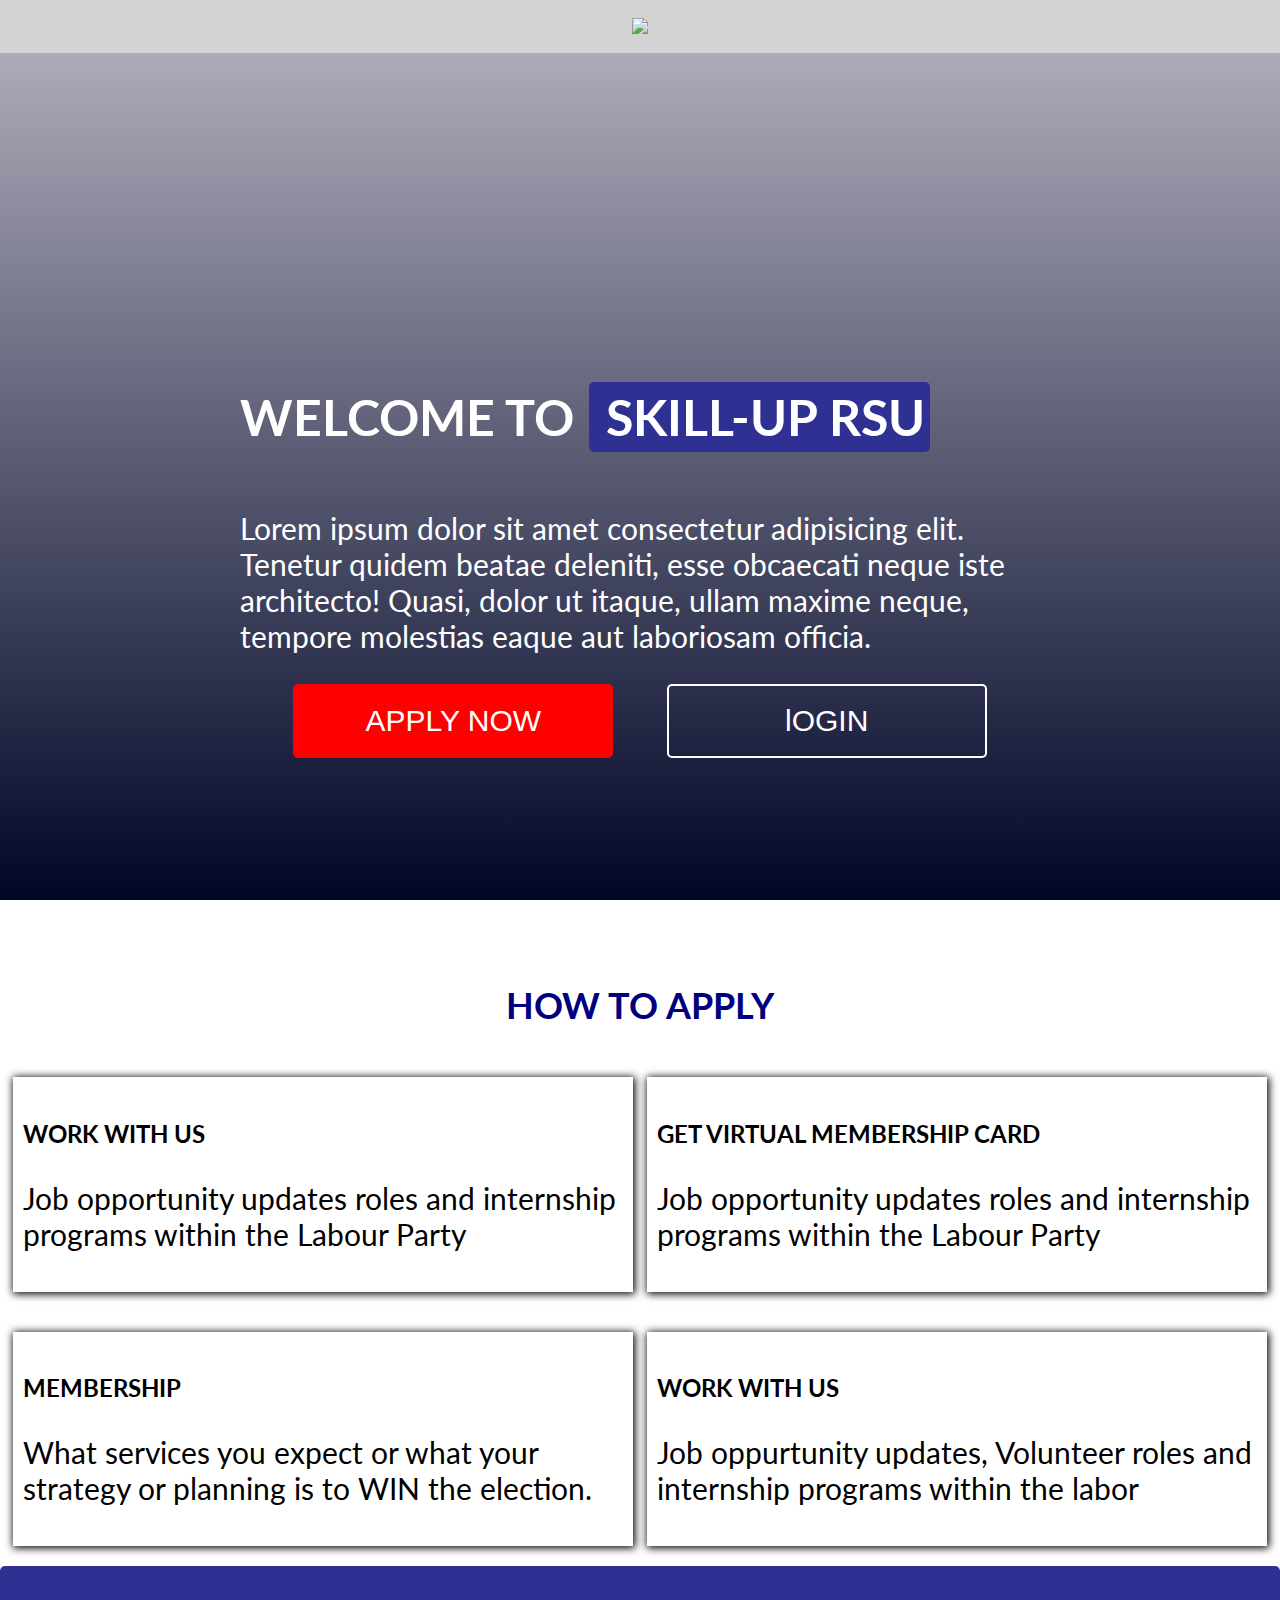
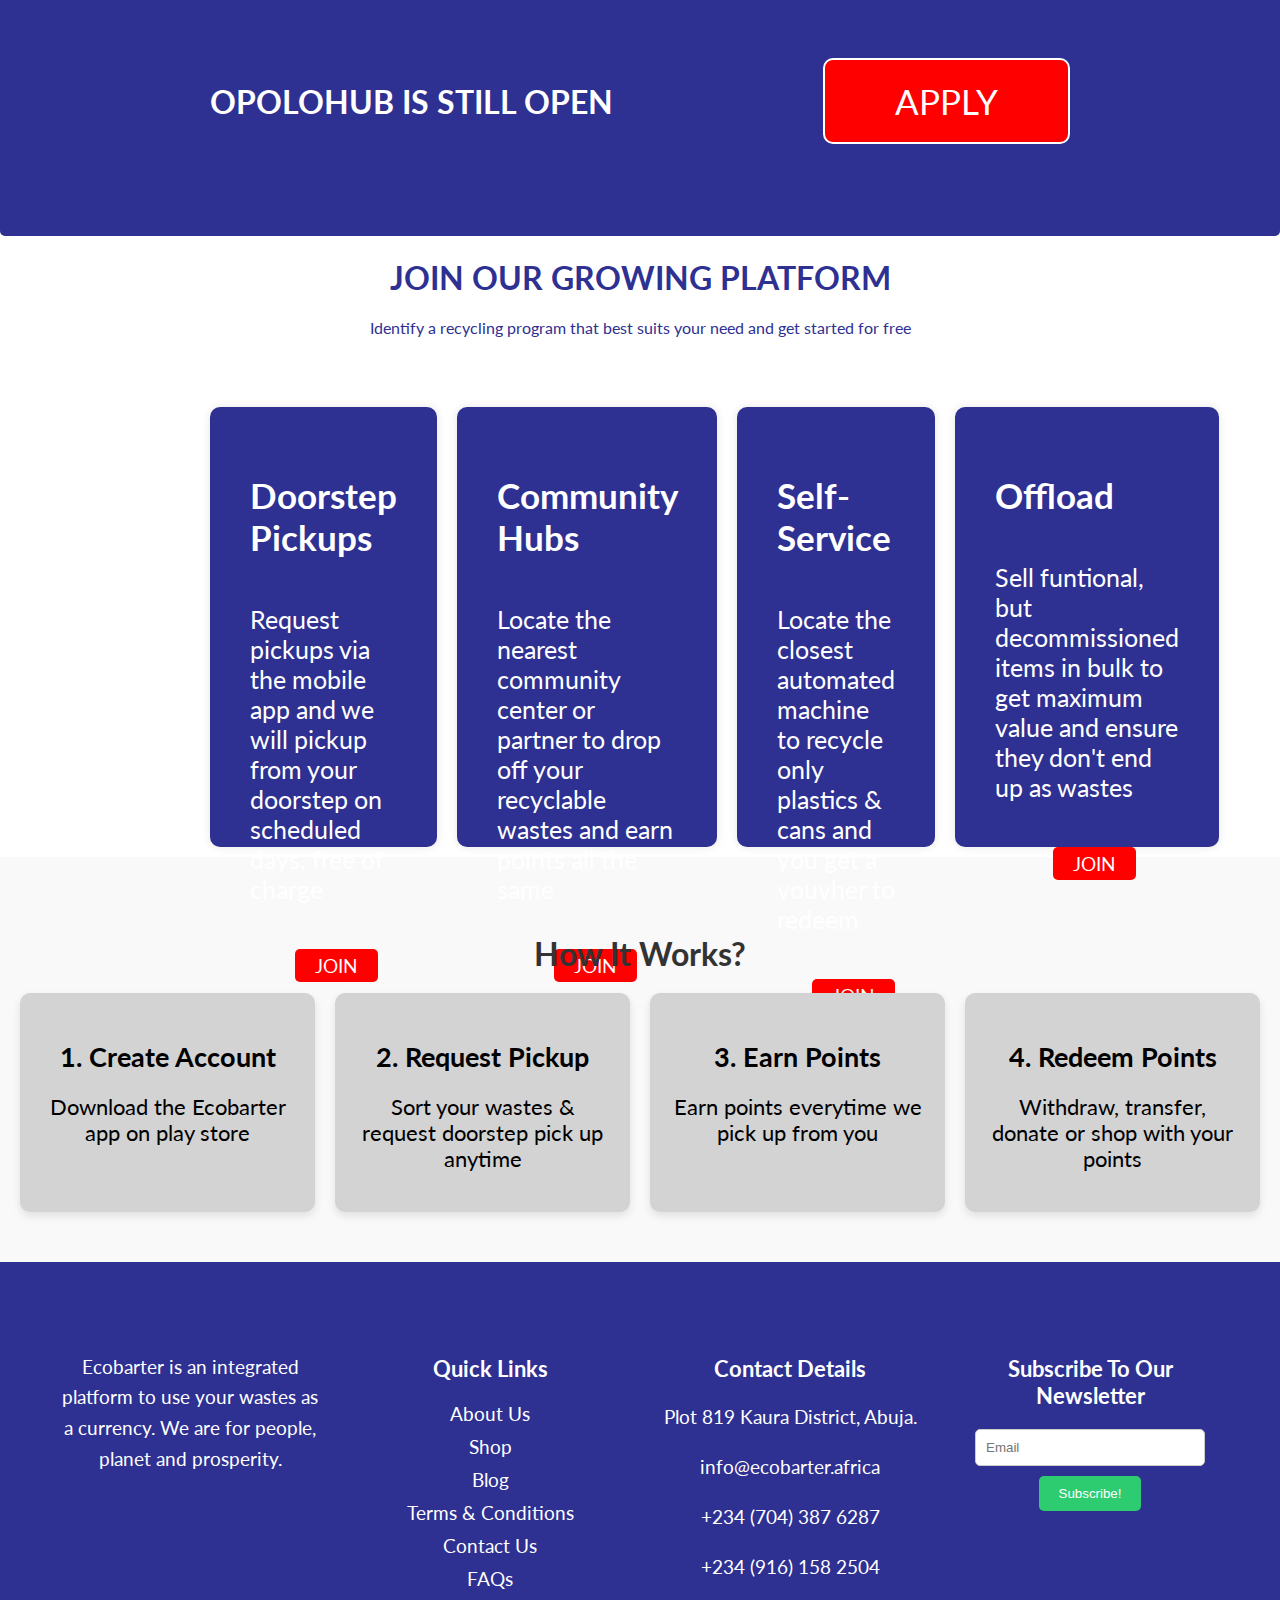
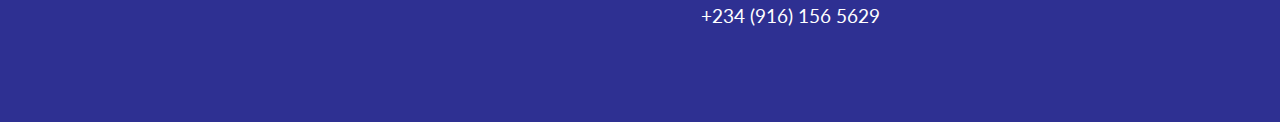
==== index.html @ 04365290 "Update and rename opolo.html to index.html" ====
<!DOCTYPE html>
<html lang="en">
<head>
  <meta charset="UTF-8">
  <meta name="viewport" content="width=device-width, initial-scale=1.0"> <!-- displays site properly based on user's device -->

  <link rel="icon" type="image/png" sizes="32x32" href="./images/favicon-32x32.png">
  <link rel="stylesheet" href="opolo..css">
  <link href="https://fonts.googleapis.com/css2?family=Playwrite+DE+Grund:wght@100..400&family=Press+Start+2P&family=Roboto+Condensed:ital,wght@0,100..900;1,100..900&display=swap" rel="stylesheet">
  <link href="https://fonts.googleapis.com/css2?family=Work+Sans:ital,wght@0,100..900;1,100..900&display=swap" rel="stylesheet">
  <link href="https://fonts.googleapis.com/css2?family=Lato:ital,wght@0,100;0,300;0,400;0,700;0,900;1,100;1,300;1,400;1,700;1,900&family=Work+Sans:ital,wght@0,100..900;1,100..900&display=swap" rel="stylesheet">

  <title>Opolo hub</title>
</head>
<body>
    <!-- <div class="offscreen">
        <ul>
            <li>Skill up RSU</li>
            <li>Programs</li>
            <li>About Us</li>
            <li>Digital Skills</li>
            <li>Events</li>
            <li>How To Join</li>
            <li>Portal Access</li>
        </ul>
    </div> -->
    <div class="nav">
    <div class="navbar">
        <!-- <P>Skill up RSU</P>
        <P>Programs</P>
        <P>About Us</P>
        <P>Digital Skills</P> -->
        <div> <img src="logo(1).png" class="img1"></div>   
        <!-- <P>Events</P>
        <P>How To Join</P>
        <P class="portal">Portal Access</P> -->
        </div>
    </div>
    <!-- <div class="black"><p></p>1</div> -->
    <div class="section2" ata-aos="fade-up">
         <!-- <img src="WhatsApp Image 2024-06-24 at 10.27.38.jpeg" class="img2"> -->
        <div class="section2a">
            <h1>WELCOME TO<span class="up"> SKILL-UP RSU</span></h1>
            <P>Lorem ipsum dolor sit amet consectetur adipisicing elit. Tenetur quidem beatae deleniti,
                 esse obcaecati neque iste architecto! Quasi, dolor ut itaque, ullam maxime neque, tempore molestias eaque aut laboriosam officia.</P>
                 <div class="applynow">
                    <input type="button" value="APPLY NOW" class="apply1">
                    <input type="button" value="lOGIN" id="login"> 
                </div>
        </div>
        </div>
    <div class="section3" ata-aos="fade-up">
        <div class="sec">
            <h2>HOW TO APPLY</h2>
        </div>
        <div class="service1">
            <div class="services" id="service1">
                <h4>WORK WITH US</h4>
                <p>Job opportunity updates roles and internship programs within the Labour Party</p>
            </div>
            <div class="services" id="service2">
                <h4>GET VIRTUAL MEMBERSHIP CARD</h4>
                <p>Job opportunity updates roles and internship programs within the Labour Party</p>
            </div>
        </div>
        <div class="service1">
            <div class="services" id="service3">
                <h4>MEMBERSHIP</h4>
                <p>What services you expect or what your strategy or planning is to WIN the election.</p>
            </div>
            <div class="services" id="service4">
                <h4>WORK WITH US</h4>
                <p>Job oppurtunity updates, Volunteer roles and internship programs within the labor</p>
            </div>
        </div>
    </div>
    <div class="opolo">
        <h1>OPOLOHUB IS STILL OPEN</h1>
        <a href="http://" class="btn ">APPLY</a>
    </div>
     <div class="join">
        <div class="joinheader">
            <h1>JOIN OUR GROWING PLATFORM</h1>
            <P>Identify a recycling program that best suits your need and get started for free</P>
        </div>
        <div class="joina">
            <div class="join1">
                <h4>Doorstep Pickups</h4>
                <p>Request pickups via the mobile app and we will pickup from your doorstep 
                    on scheduled days, free of charge </p>
                    <a href="">JOIN</a>
            </div>
            <div class="join1">
                <h4>Community Hubs</h4>
                <p>Locate the nearest community center or partner to drop off your 
                    recyclable wastes and earn points all the same
                </p>
                <a href="">JOIN</a>
            </div>
            <div class="join1">
                <h4>Self-Service</h4>
                <p>Locate the closest automated machine to recycle only plastics & cans
                    and you get a vouvher to redeem
                </p>
                <a href="">JOIN</a>
            </div>
            <div class="join1">
                <h4>Offload</h4>
                <p>Sell funtional, but decommissioned items in bulk to get maximum value and ensure 
                    they don't end up as wastes
                </p>
                <a href="">JOIN</a>
            </div>
        </div>
     </div>
<section class="how-it-works">
<h2>How It Works?</h2>
<div class="steps-container">
    <div class="step-card">
        <h3>1. Create Account</h3>
        <p>Download the Ecobarter app on play store</p>
        <!-- <img src="download-icon.png" alt="Download Icon"> -->
    </div>
    <div class="step-card">
        <h3>2. Request Pickup</h3>
        <p>Sort your wastes & request doorstep pick up anytime</p>
        <!-- <img src="pickup-icon.png" alt="Pickup Icon"> -->
    </div>
    <div class="step-card">
        <h3>3. Earn Points</h3>
        <p>Earn points everytime we pick up from you</p>
        <!-- <img src="earn-points-icon.png" alt="Earn Points Icon"> -->
    </div>
    <div class="step-card">
        <h3>4. Redeem Points</h3>
        <p>Withdraw, transfer, donate or shop with your points</p>
        <!-- <img src="redeem-points-icon.png" alt="Redeem Points Icon"> -->
    </div>
</div>
</section>
</div>
<footer class="footer">
    <div class="footer-container">
        <div class="footer-section">
            <!-- <img src="ecobarter-logo.png" alt="Ecobarter Logo" class="logo"> -->
            <p>Ecobarter is an integrated platform to use your wastes as a currency. We are for people, planet and prosperity.</p>
        </div>
        <div class="footer-section">
            <h3>Quick Links</h3>
            <ul>
                <li><a href="#">About Us</a></li>
                <li><a href="#">Shop</a></li>
                <li><a href="#">Blog</a></li>
                <li><a href="#">Terms & Conditions</a></li>
                <li><a href="#">Contact Us</a></li>
                <li><a href="#">FAQs</a></li>
            </ul>
        </div>
        <div class="footer-section">
            <h3>Contact Details</h3>
            <p>Plot 819 Kaura District, Abuja.</p>
            <p><a href="mailto:info@ecobarter.africa">info@ecobarter.africa</a></p>
            <p>+234 (704) 387 6287</p>
            <p>+234 (916) 158 2504</p>
            <p>+234 (916) 156 5629</p>
            <div class="social-icons">
                <!-- <a href="#"><img src="facebook-icon.png" alt="Facebook"></a> -->
                <!-- <a href="#"><img src="twitter-icon.png" alt="Twitter"></a> -->
                <!-- <a href="#"><img src="instagram-icon.png" alt="Instagram"></a> -->
                <!-- <a href="#"><img src="linkedin-icon.png" alt="LinkedIn"></a> -->
            </div>
        </div>
        <div class="footer-section">
            <h3>Subscribe To Our Newsletter</h3>
            <form class="subscribe-form">
                <input type="email" placeholder="Email" required>
                <button type="submit">Subscribe!</button>
            </form>
        </div>
    </div>
</footer>
</body>
---- opolo..css ----
body {
    font-family: 'Lato';
    margin: 0%;
    /* background-color: black; */
}
.navbar {
    display: flex;
    justify-content: center;
    font-weight: bold;
    padding-top: 15px;
    padding-bottom: 15px;
    position: sticky;
    background-color: white;
    top: 0;
    z-index: 5;
    font-size: larger;
    background-color: lightgray;
}
.navbar img {
    height:50px;
    /* animation-name: slideleft; */
    /* animation-duration: 3s; */
}
.portal {
    color: red;
}

.apply {
    background-color: red;
    color: white;
    border: none;
    border-radius: 5px;
    font-size: large;

}
.applynow {
    display: flex;
    justify-content: space-evenly;
}
.apply1 {
    width: 40%;
    background: rgba(255, 0, 0, 0);
    font-size: 30px;
    background-color: red;
    color: white;
    border: none;
    border-radius: 5px;
    padding:20px 0px;
    animation-name: slideright; 
    animation-duration: 3s;
    transition: transform 0.3s ease;
}

.apply1:hover {
    transform: translateY(-10px);
}
@keyframes slideleft {
    from{transform: translateX(100px);}
}
@keyframes slideright {
    to{transform: translateX(100px);}
}

#login {
    background: rgba(255, 0, 0, 0);
    color: white;
    border: 2px white solid;
    width: 40%;
    font-size: 30px;
    border-radius: 5px;
    animation-name: slideleft;
    animation-duration: 3s;
    transition: transform 0.3s ease;
}
#login:hover {
    transform: translateY(-10px);
}
/* @keyframes slideleft {
    50% {transform: translateX(180deg)}
} 
@keyframes slideright {
    50% {transform: translateX(180deg)}
}  */
.section2 {
    width: 100%;
    max-width:100%;
    display: flex;
    animation-name: fadein;
    animation-duration: 3s;
    justify-content: center;
    background-image: linear-gradient( to bottom, rgba(12, 2, 48, 0.295), rgb(0, 6, 39)), url(bg.jpeg);
    /* background-image: linear-gradient(red, yellow); */
    background-position: center;
    background-repeat: no-repeat;
    background-size: cover;
    background-attachment: fixed;
    height: 100vh;

  }

  .section2a {
    display: flex;
    flex-direction: column;
    /* position: absolute; */
    margin-top: 300px;
    max-width: 800px;
    animation-name: fade-in;
    animation-duration: 3s;
  }

  @keyframes fadein {
    from{ opacity: 0; }
    to {opacity: 1; }
  }
  .section2a h1 {
    color: white;
    font-weight: bolder;
    font-size: 50px;

  }
  .section2a p {
    color: white;
    font-size: 30px;
  }
  .up {
    background: #2e3092;
    border-radius: 5px;
    margin-left: 15px;
    padding: 5px;
  }

.section3 {
    /* margin-bottom: 100px; */
    background-image:url(download.jpeg);
    background-position: center;
    background-repeat: no-repeat;
    background-size: cover;
    background-attachment: fixed;
    animation-name: fadein;
    animation-duration: 3s;
    animation-direction: normal;
    animation-delay: 3s;
    /* border: 5px solid black; */
}
.sec {
    display: flex;
    justify-content: center;
    font-size: x-large;
    color: rgb(0, 0, 126);
    animation-name: fadein ;
    animation-duration: 3s;
    /* animation-delay: 6s; */
}
.opolo {
    background: #2e3092;
    background-attachment: fixed;
    align-items: center;
    display: flex;
    justify-content: space-evenly;
    color: white;
    border-radius: 5px;
    height: 30vh;
    animation-name: fadein;
    animation-duration: 3s;
    animation-delay: 6s;

}
.btn {
    background-color: red;
    color: white;
    border: 2px white solid;
    font-size: 35px;
    border-radius: 10px;
    padding: 20px 70px;
    text-decoration: none;
    transition: transform 0.3s ease;
}

.btn:hover {
    transform: translateY(-10px);
}

@keyframes fadein {
    from{ opacity: 0; }
    to {opacity: 1; }
  }
.service1 {
    display: flex;
    justify-content: space-evenly;
    
}
.service1 h4 {
    font-weight: bolder;
    font-size: x-large;
}

.service1 p {
    font-size: larger;
    font-size: 30px;
}
.services {
    border-style: solid;
    box-shadow: 1px 1px 8px 1px;
    margin-bottom: 20px;
    /* margin-right: 20px; */
    margin-top: 20px;
    border: none;
    max-width: 600px;
    padding: 10px;
    animation-name: rotate;
    animation-duration: 3s;
    animation-delay: 4s;
    transition: transform 0.3s ease;
}

.services:hover {
    transform: translateY(-10px);
}

@keyframes rotate {
    50%{transform: rotateX('360deg')}
}
@keyframes fadein {
    from{ opacity: 0; }
    to {opacity: 1; }
  }

.join {
    background-image: url(download.jpeg);
    background-position: center;
    background-repeat: no-repeat;
    background-size: cover;
    background-attachment: fixed;
}
.joinheader {
    text-align: center;
    color: #2e3092;
}

.joina {
    display: flex;
    justify-content: space-evenly;
    margin-top: 60px;
    margin-left: 200px;
    margin-right: 200px;
}

.join1 {
    background-position: center;
    background-repeat: no-repeat;
    background-size: cover;
    background-attachment: fixed;
    background: #2e3092;
    border-radius: 10px;
    padding: 20px;
    width: 30%;
    height: 400px;
    margin: 10px;
    box-shadow: 0 0 10px rgba(0, 0, 0, 0.1);
    text-align: left;
    transition: transform 0.3s ease;
}

.join1:hover {
    transform: translateY(-10px);
}

@keyframes grow {
    50%{transform:scaleX(180deg);}
}
.join1 h4{
    padding-left: 20px;
    padding-right: 20px;
    font-size: 35px;
    color: white;
}

.join1 p {
    padding-left: 20px;
    padding-right: 20px;
    font-size: 25px;
    margin-bottom: 50px;
    color: white;
}
.join1 a{
    width: 100%;
    background-color: red;
    border-radius: 5px;
    padding-left: 20px;
    padding-right: 20px;
    padding-top: 5px;
    padding-bottom: 5px;
    text-decoration: none;
    color: white;
    font-size: larger;
    margin-left: 35%;
}

.how-it-works {
    text-align: center;
    padding: 50px 20px;
    background-color: #f9f9f9;
    background-image: url(download.jpeg);
    background-position: center;
    background-repeat: no-repeat;
    background-size: cover;
    background-attachment: fixed;
}

.how-it-works h2 {
    font-size: 2em;
    color: #333;
    margin-bottom: 20px;
}

.steps-container {
    display: flex;
    justify-content: center;
    flex-wrap: wrap;
    gap: 20px;
}

.step-card {
    background-color: lightgray; /* Light green background */
    border-radius: 10px;
    padding: 20px;
    box-shadow: 0px ,0px, 1px, 2px;
    font-size: large;
    flex: 1;
    min-width: 200px;
    max-width: 300px;
    box-shadow: 0 4px 8px rgba(0, 0, 0, 0.1);
    transition: transform 0.3s ease;
}

.step-card:nth-child(2) {
    background-color: lightgray;
}

.step-card:nth-child(3) {
    background-color: lightgray;
}

.step-card:nth-child(4) {
    background-color: lightgray;
}

.step-card:hover {
    transform: translateY(-10px);
}

.step-card h3 {
    font-size: 1.5em;
    color: black;
    margin-bottom: 10px;
}

.step-card p {
    color: black;
    margin-bottom: 20px;
    font-size: larger;
}

.step-card img {
    width: 40px;
    height: 40px;
}


.footer {
    background-color: #2e3092;
    padding: 50px 0;
    text-align: center;
    font-size: larger;
}

.footer-container {
    display: flex;
    justify-content: space-around;
    flex-wrap: wrap;
    max-width: 1200px;
    margin: 0 auto;
}

.footer-section {
    flex: 1;
    margin: 20px;
    min-width: 250px;
}

.footer-section img.logo {
    max-width: 150px;
    margin-bottom: 20px;
}

.footer-section h3 {
    color: white;
    margin-bottom: 20px;
}

.footer-section p {
    color: white;
    line-height: 1.6;
}

.footer-section a {
    color: white;
    text-decoration: none;
}

.footer-section a:hover {
    text-decoration: underline;
}

.footer-section ul {
    list-style: none;
    padding: 0;
}

.footer-section ul li {
    margin-bottom: 10px;
}

.footer-section .social-icons {
    margin-top: 20px;
}

.footer-section .social-icons a {
    margin: 0 5px;
}

.footer-section .subscribe-form {
    display: flex;
    flex-direction: column;
    align-items: center;
}

.footer-section .subscribe-form input[type="email"] {
    padding: 10px;
    width: 80%;
    max-width: 300px;
    margin-bottom: 10px;
    border: 1px solid #ccc;
    border-radius: 5px;
}

.footer-section .subscribe-form button {
    background-color: #2ecc71;
    color: #fff;
    padding: 10px 20px;
    border: none;
    border-radius: 5px;
    cursor: pointer;
}

.footer-section .subscribe-form button:hover {
    background-color: #27ae60;
}

@media (max-width:1024px) {
    .navbar p {
        font-size: medium;
        justify-content: space-evenly;
    }
}

@media (max-width: 950px) {
    .section2a {
        text-align: center;
    }
    .service1 {
        flex-direction: column;
        align-items: center;
    }
    .services {
        max-width: 80%;
        text-align: center;
    }
    .services h4 {
        color: #2e3092;
    }
    .opolo input {
        width: 20%;
    }
    .joina {
        flex-direction: column;
        justify-content: space-evenly;
        margin-top: 60px;
        margin-left: 250px;
    }
    
    .join1 {
        border-radius: 10px;
        padding: 20px;
        width: 300px;
        height: 400px;
    }
}

@media (max-width:400px) {
    .navbar {
        display: flex;
        /* justify-content: center; */
        position: relative;
        width: 50%;
        height:40px;
        margin-left: 80px;
        background: none;
    }
    .nav {
        display: flex;
        justify-content: center;
    }
    .img1 {
        max-width: 70%;
        height: 10px;
    }
    .img2 {
        height: 100vh;
        object-fit: cover;
    }
    .black {
        height: 100vh;
        width: 100%;
    }
    .applynow {
        height: 20%;
    }
    .apply1 {
        font-size: small;
        width: 30%;
    }
    #login {
        font-size: small;
        width: 30%;
    }
    .last {
        display: flex;
        flex-direction:column;
        padding-left: 20px;
        padding-right: 20px;
    }
    .form {
        width: 350px;
    }
    .signup {
        width: 350px;
    }
    .radio {
        display: flex;
        flex-direction: column;
    }

    .section2a h1 {
        color: white;
        font-size: 30px;
        font-weight: bold;
        text-align: center;
        font-family: Playwrite Nigeria Modern;
    }
    .section2a p {
        color: white;
        font-size: 20px;
        text-align: center;
    }
    .section2 {
        display: flex;
        flex-direction: column;
        overflow: hidden;
    }
    .section2a {
        margin-top: 50px;
        animation-name: none;
        animation-duration: none;
        animation-delay: none;
    }
    .service1 {
        display: flex;
        flex-direction: column;
        margin-left: 20px;
        margin-right: 20px;
    }
    .services h4 {
        color: #2e3092;
        text-align: center;
    }
    .services p {
        text-align: center;
    }
    .opolo {
        /* width: 100%; */
        margin-left: 0%;
        margin-right: 0%;
        flex-direction: column;
        padding-bottom: 5px;
    }
    .opolo h1 {
        font-size: 20px;
        animation: none;
    }
    .opolo input {
        width: 60px;
    }
    .up {
        padding: 0;
    }
    .joina {
        justify-content: space-evenly;
        display: block;
        width: 900px;
        margin-top: 60px;
        margin-right: 0px;
        margin-left: 20px;
    }
    .join1 h4{
        padding-left: 20px;
        padding-right: 20px;
        font-size: 35px;
        color: white;
    }
    
    .join1 p {
        padding-left: 20px;
        padding-right: 20px;
        font-size: 25px;
        margin-bottom: 50px;
        color: white;
    }
}
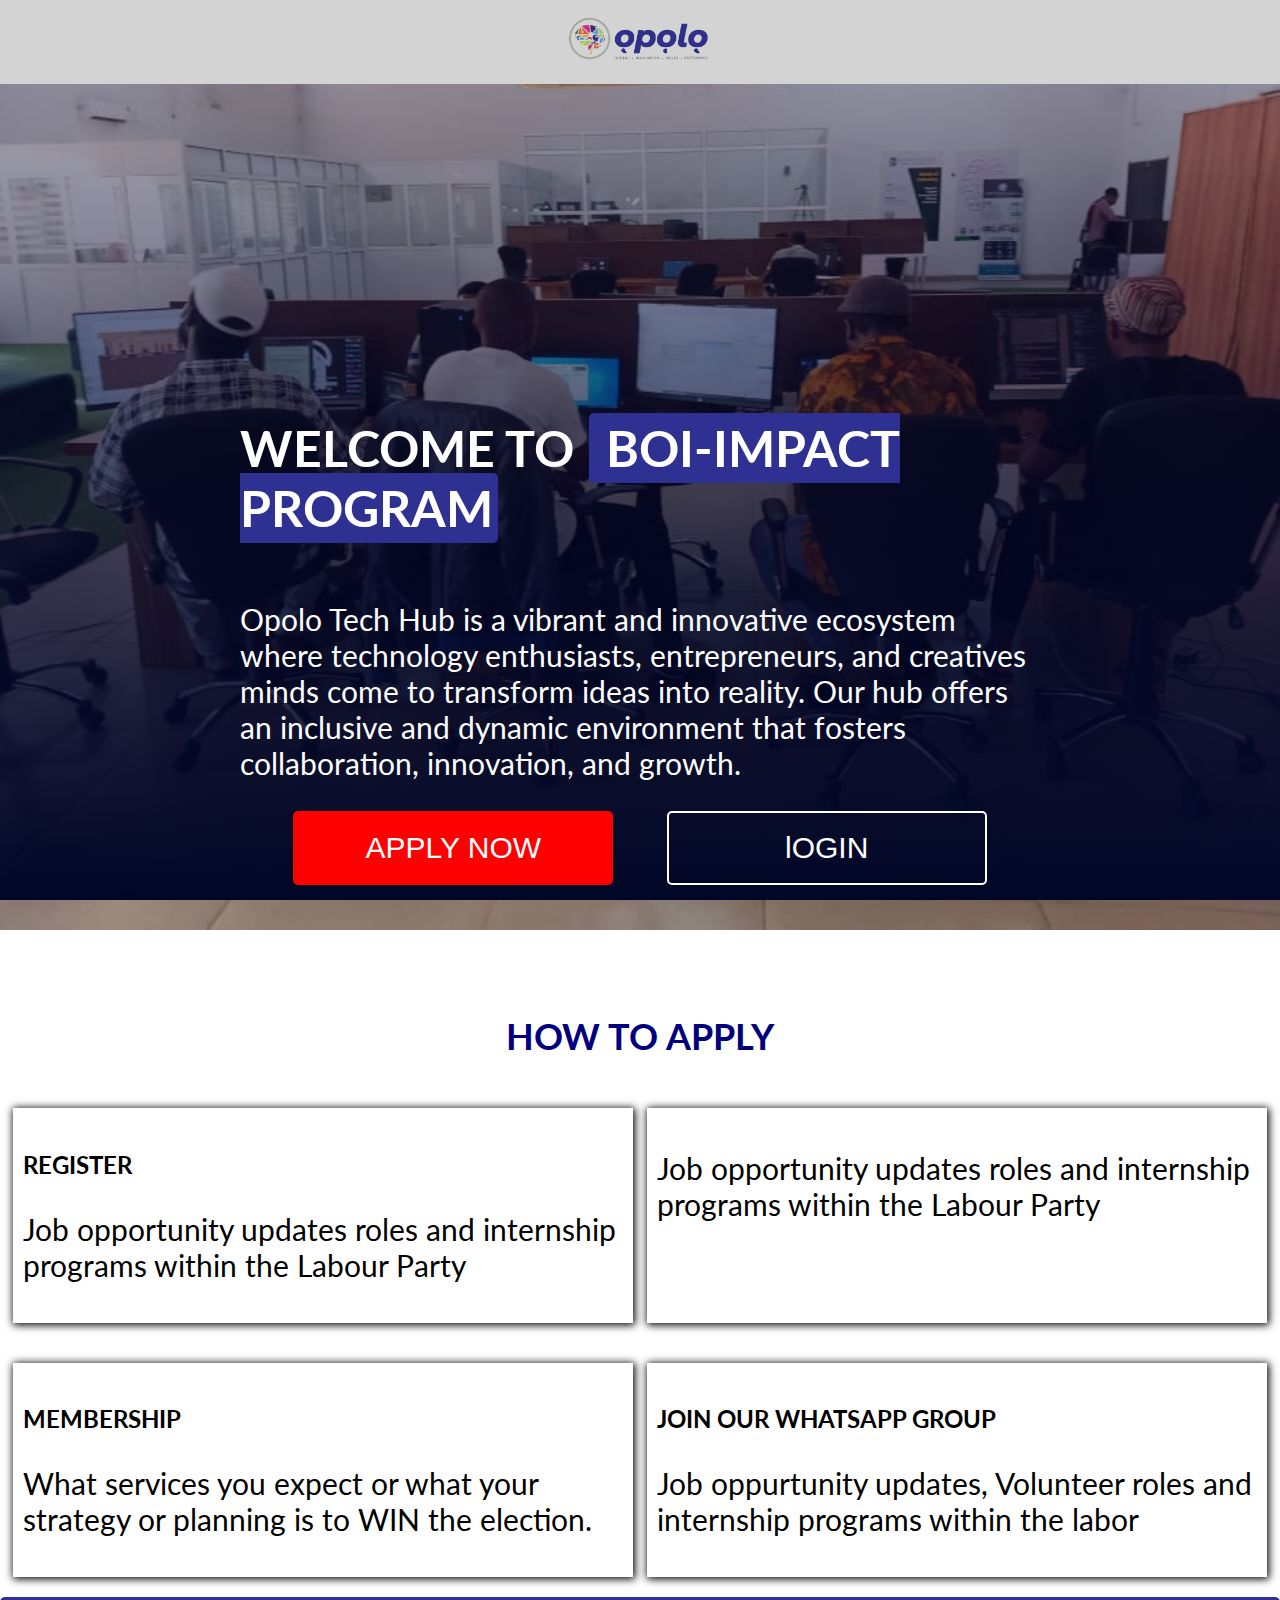
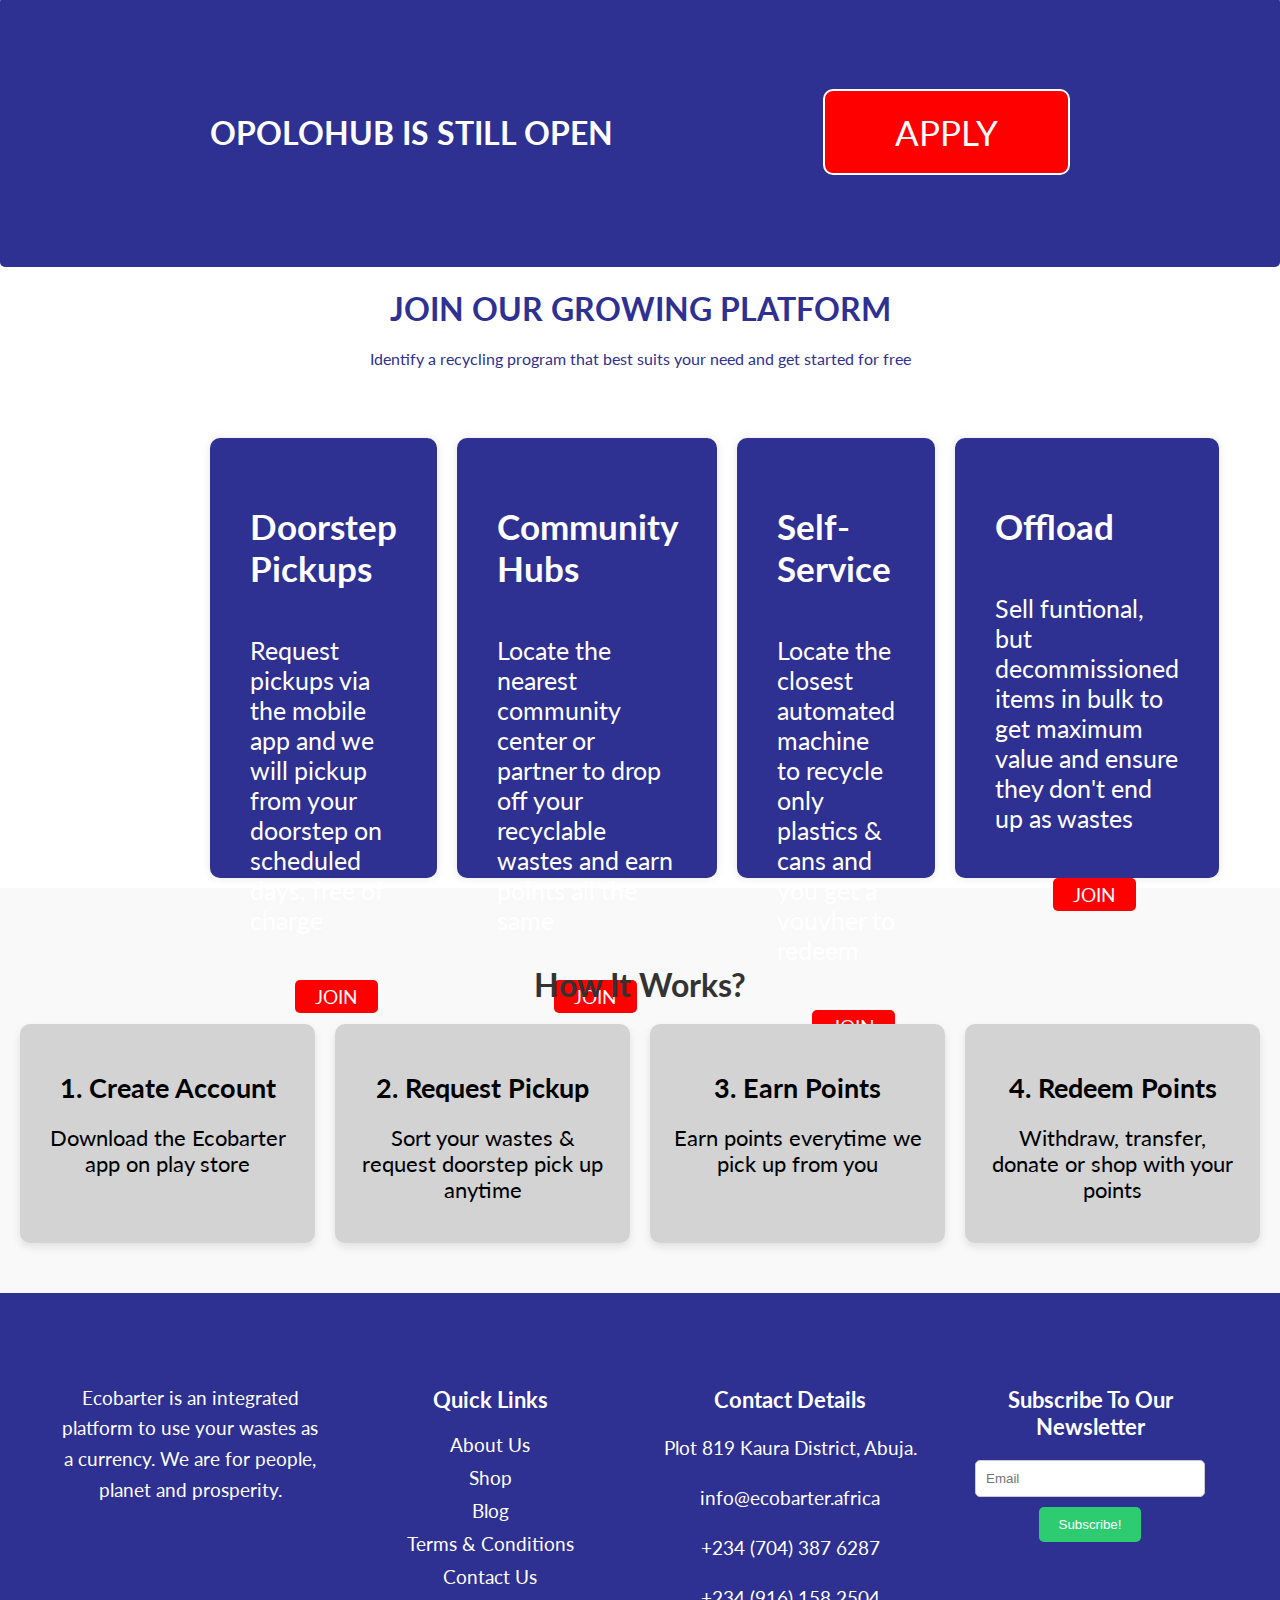
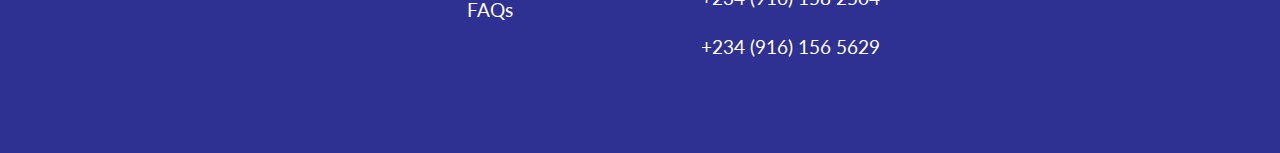
==== commit dda41daf: "Add files via upload" ====
--- a/index.html
+++ b/index.html
@@ -13,36 +13,18 @@
   <title>Opolo hub</title>
 </head>
 <body>
-    <!-- <div class="offscreen">
-        <ul>
-            <li>Skill up RSU</li>
-            <li>Programs</li>
-            <li>About Us</li>
-            <li>Digital Skills</li>
-            <li>Events</li>
-            <li>How To Join</li>
-            <li>Portal Access</li>
-        </ul>
-    </div> -->
     <div class="nav">
     <div class="navbar">
-        <!-- <P>Skill up RSU</P>
-        <P>Programs</P>
-        <P>About Us</P>
-        <P>Digital Skills</P> -->
         <div> <img src="logo(1).png" class="img1"></div>   
-        <!-- <P>Events</P>
-        <P>How To Join</P>
-        <P class="portal">Portal Access</P> -->
         </div>
     </div>
-    <!-- <div class="black"><p></p>1</div> -->
     <div class="section2" ata-aos="fade-up">
          <!-- <img src="WhatsApp Image 2024-06-24 at 10.27.38.jpeg" class="img2"> -->
         <div class="section2a">
-            <h1>WELCOME TO<span class="up"> SKILL-UP RSU</span></h1>
-            <P>Lorem ipsum dolor sit amet consectetur adipisicing elit. Tenetur quidem beatae deleniti,
-                 esse obcaecati neque iste architecto! Quasi, dolor ut itaque, ullam maxime neque, tempore molestias eaque aut laboriosam officia.</P>
+            <h1>WELCOME TO<span class="up"> BOI-IMPACT PROGRAM</span></h1>
+            <P>Opolo Tech Hub is a vibrant and innovative ecosystem where technology enthusiasts, entrepreneurs, 
+                and creatives minds come to transform ideas into reality. Our hub offers
+                 an inclusive and dynamic environment that fosters collaboration, innovation, and growth.</P>
                  <div class="applynow">
                     <input type="button" value="APPLY NOW" class="apply1">
                     <input type="button" value="lOGIN" id="login"> 
@@ -55,11 +37,11 @@
         </div>
         <div class="service1">
             <div class="services" id="service1">
-                <h4>WORK WITH US</h4>
+                <h4>REGISTER</h4>
                 <p>Job opportunity updates roles and internship programs within the Labour Party</p>
             </div>
             <div class="services" id="service2">
-                <h4>GET VIRTUAL MEMBERSHIP CARD</h4>
+                <h4></h4>
                 <p>Job opportunity updates roles and internship programs within the Labour Party</p>
             </div>
         </div>
@@ -69,11 +51,12 @@
                 <p>What services you expect or what your strategy or planning is to WIN the election.</p>
             </div>
             <div class="services" id="service4">
-                <h4>WORK WITH US</h4>
+                <h4>JOIN OUR WHATSAPP GROUP</h4>
                 <p>Job oppurtunity updates, Volunteer roles and internship programs within the labor</p>
             </div>
         </div>
     </div>
+
     <div class="opolo">
         <h1>OPOLOHUB IS STILL OPEN</h1>
         <a href="http://" class="btn ">APPLY</a>
--- a/opolo..css
+++ b/opolo..css
@@ -76,12 +76,7 @@
 #login:hover {
     transform: translateY(-10px);
 }
-/* @keyframes slideleft {
-    50% {transform: translateX(180deg)}
-} 
-@keyframes slideright {
-    50% {transform: translateX(180deg)}
-}  */
+
 .section2 {
     width: 100%;
     max-width:100%;
@@ -90,7 +85,6 @@
     animation-duration: 3s;
     justify-content: center;
     background-image: linear-gradient( to bottom, rgba(12, 2, 48, 0.295), rgb(0, 6, 39)), url(bg.jpeg);
-    /* background-image: linear-gradient(red, yellow); */
     background-position: center;
     background-repeat: no-repeat;
     background-size: cover;
@@ -102,7 +96,6 @@
   .section2a {
     display: flex;
     flex-direction: column;
-    /* position: absolute; */
     margin-top: 300px;
     max-width: 800px;
     animation-name: fade-in;
@@ -131,7 +124,6 @@
   }
 
 .section3 {
-    /* margin-bottom: 100px; */
     background-image:url(download.jpeg);
     background-position: center;
     background-repeat: no-repeat;
@@ -141,7 +133,6 @@
     animation-duration: 3s;
     animation-direction: normal;
     animation-delay: 3s;
-    /* border: 5px solid black; */
 }
 .sec {
     display: flex;
@@ -203,7 +194,6 @@
     border-style: solid;
     box-shadow: 1px 1px 8px 1px;
     margin-bottom: 20px;
-    /* margin-right: 20px; */
     margin-top: 20px;
     border: none;
     max-width: 600px;
@@ -458,14 +448,9 @@
     background-color: #27ae60;
 }
 
-@media (max-width:1024px) {
-    .navbar p {
-        font-size: medium;
-        justify-content: space-evenly;
-    }
-}
-
-@media (max-width: 950px) {
+
+
+@media(max-width:950px) {
     .section2a {
         text-align: center;
     }
@@ -487,14 +472,24 @@
         flex-direction: column;
         justify-content: space-evenly;
         margin-top: 60px;
-        margin-left: 250px;
+        margin-left:140px;
+
     }
     
     .join1 {
         border-radius: 10px;
         padding: 20px;
-        width: 300px;
+        width: 100%;
         height: 400px;
+    }
+    .join1 h4 {
+        text-align: center;
+    }
+    .join1 p {
+        text-align: center;
+    }
+    .join1 a {
+        margin-left: 43%;
     }
 }
 
@@ -505,7 +500,7 @@
         position: relative;
         width: 50%;
         height:40px;
-        margin-left: 80px;
+        margin-left:50px;
         background: none;
     }
     .nav {
@@ -608,10 +603,10 @@
     .joina {
         justify-content: space-evenly;
         display: block;
-        width: 900px;
+        width: 300px;
         margin-top: 60px;
         margin-right: 0px;
-        margin-left: 20px;
+        margin-left: 17px;
     }
     .join1 h4{
         padding-left: 20px;
@@ -627,4 +622,41 @@
         margin-bottom: 50px;
         color: white;
     }
-}
+    .join1 a {
+        margin-left: 35%;
+
+    }
+}
+
+ @media (min-width:1024px) and (max-width:1250px) {
+    .section2a {
+        text-align: center;
+    }
+    .service1 {
+        align-items: center;
+    }
+    .services {
+        max-width: 80%;
+        text-align: center;
+        margin-right: 100px;
+        margin-left: 100px;
+    }
+    .services h4 {
+        color: #2e3092;
+    }
+    .opolo input {
+        width: 20%;
+    }
+    .joina {
+        justify-content: space-evenly;
+        margin-top: 60px;
+        margin-left: 125px;
+    }
+    
+    .join1 {
+        border-radius: 10px;
+        padding: 20px;
+        width: 300px;
+        height: 400px;
+    }
+} 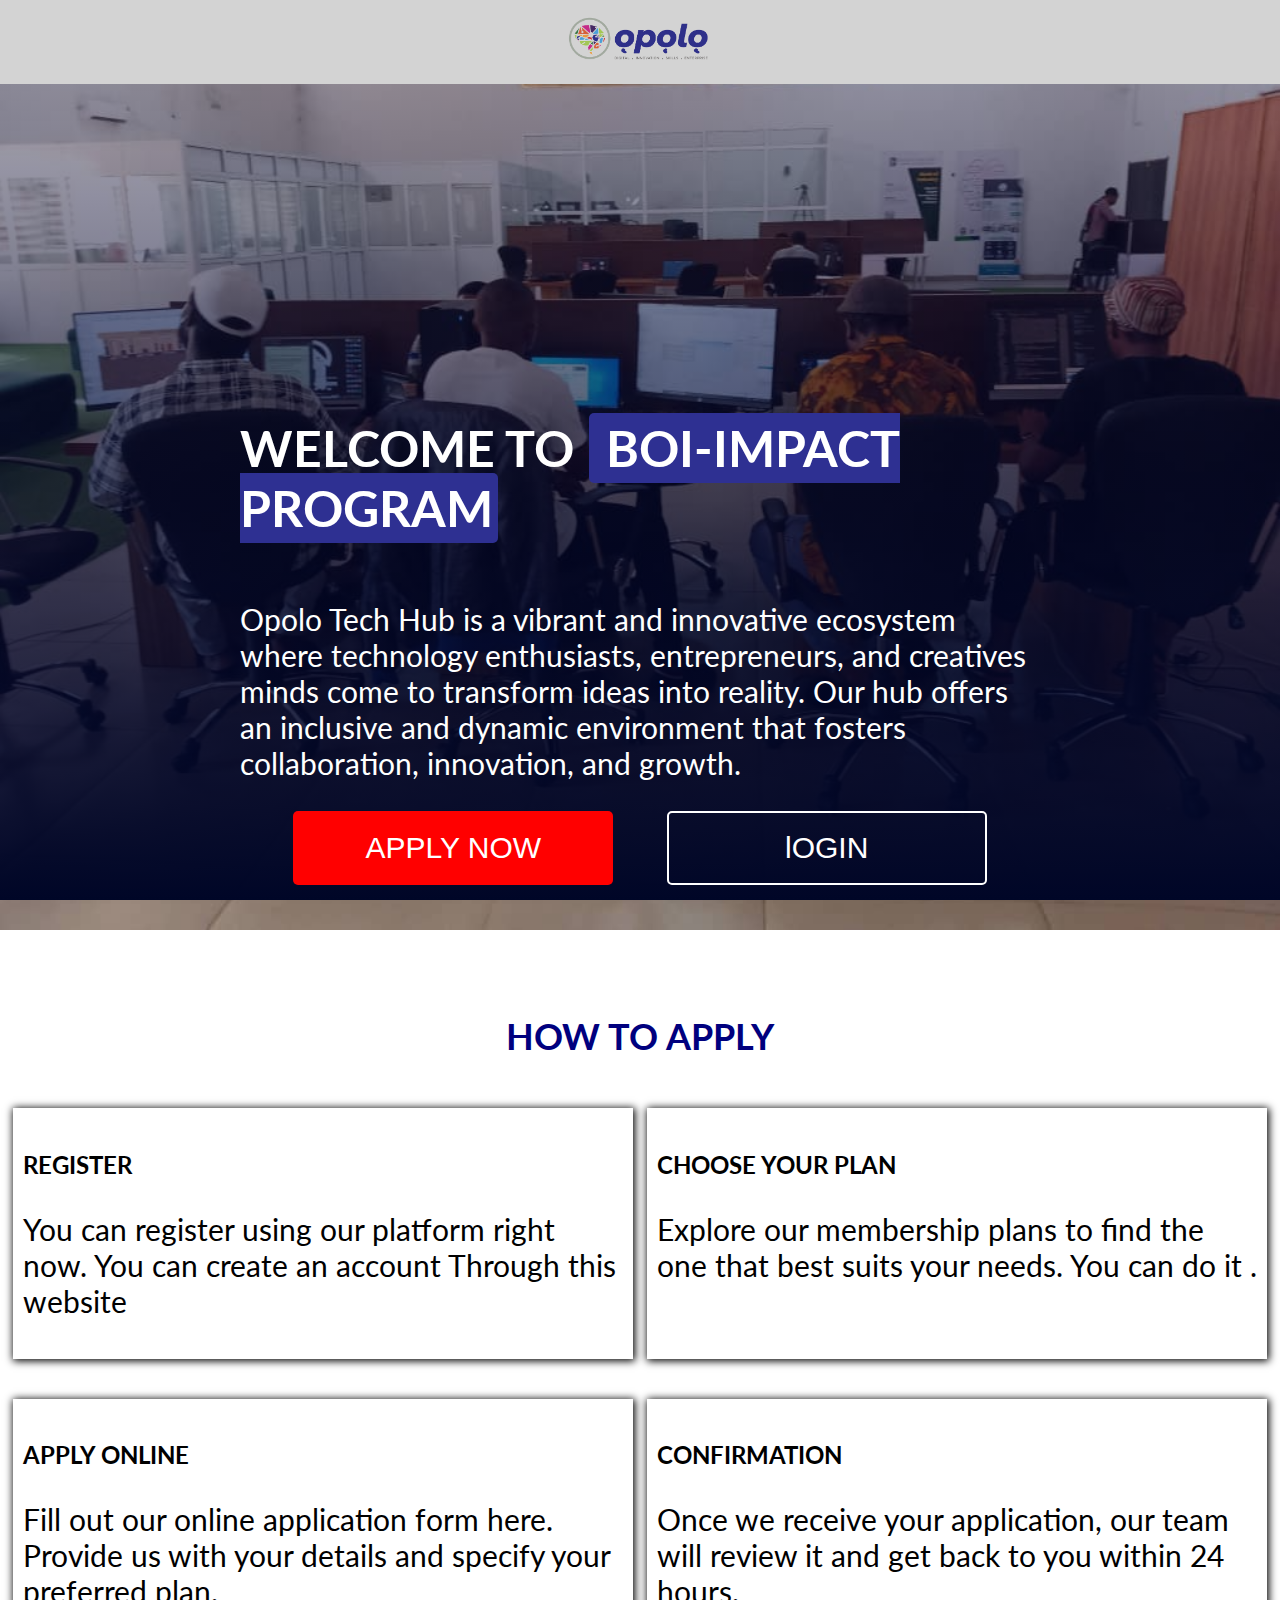
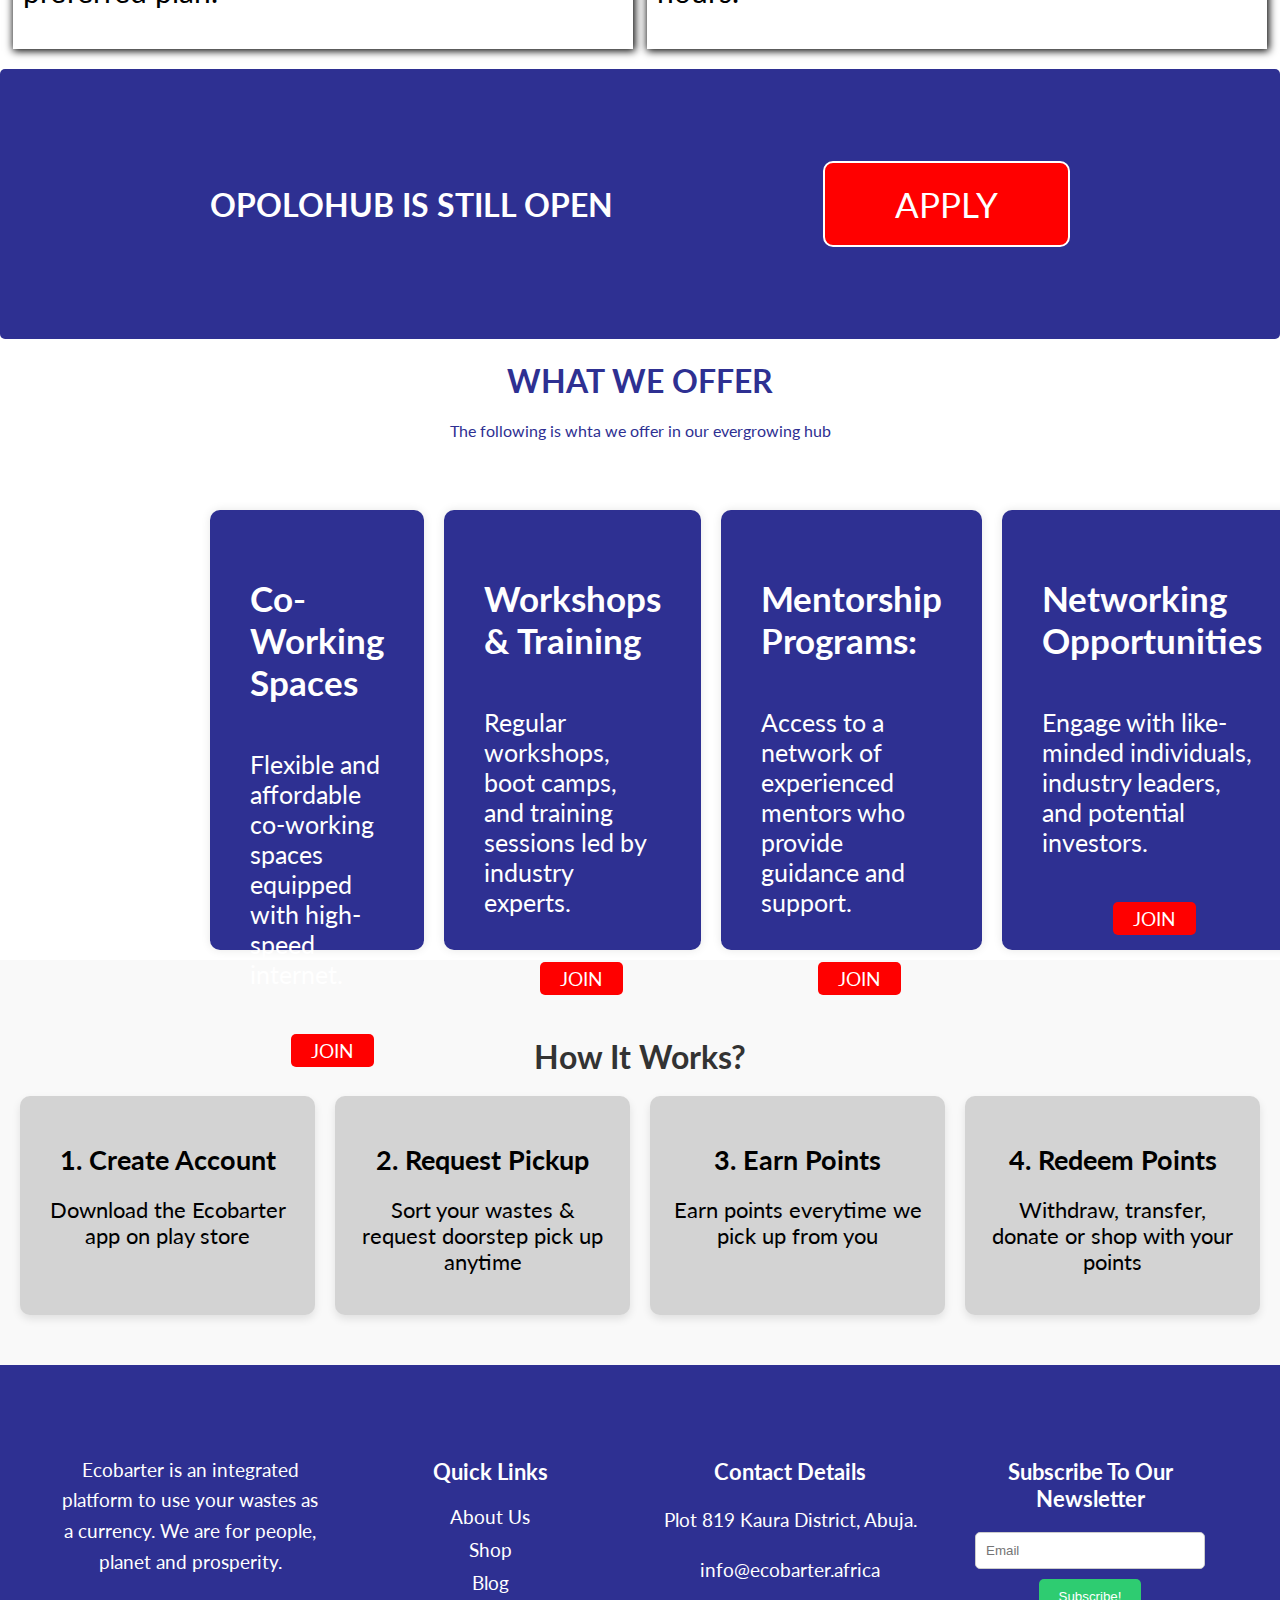
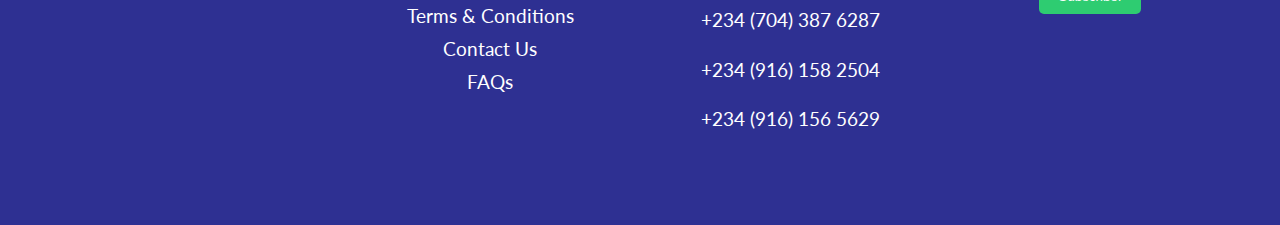
==== commit 611b8ddd: "Add files via upload" ====
--- a/index.html
+++ b/index.html
@@ -38,21 +38,26 @@
         <div class="service1">
             <div class="services" id="service1">
                 <h4>REGISTER</h4>
-                <p>Job opportunity updates roles and internship programs within the Labour Party</p>
+                <p>You can register using our platform right now. You can create an account                     Through this website</p>
             </div>
             <div class="services" id="service2">
-                <h4></h4>
-                <p>Job opportunity updates roles and internship programs within the Labour Party</p>
+                <h4>CHOOSE YOUR PLAN</h4>
+                <p>Explore our membership plans to find the one that best suits your needs. You can do it  .
+                    </p>
             </div>
         </div>
         <div class="service1">
             <div class="services" id="service3">
-                <h4>MEMBERSHIP</h4>
-                <p>What services you expect or what your strategy or planning is to WIN the election.</p>
+                <h4>APPLY ONLINE</h4>
+                <p>Fill out our online application form here. 
+                    Provide us with your details and specify your preferred plan.
+                </p>
             </div>
             <div class="services" id="service4">
-                <h4>JOIN OUR WHATSAPP GROUP</h4>
-                <p>Job oppurtunity updates, Volunteer roles and internship programs within the labor</p>
+                <h4>CONFIRMATION</h4>
+                <p>Once we receive your application, our team will review it and get
+                     back to you within 24 hours. 
+                   </p>
             </div>
         </div>
     </div>
@@ -63,34 +68,35 @@
     </div>
      <div class="join">
         <div class="joinheader">
-            <h1>JOIN OUR GROWING PLATFORM</h1>
-            <P>Identify a recycling program that best suits your need and get started for free</P>
+            <h1>WHAT WE OFFER</h1>
+            <P>The following is whta we offer in our evergrowing hub</P>
         </div>
         <div class="joina">
             <div class="join1">
-                <h4>Doorstep Pickups</h4>
-                <p>Request pickups via the mobile app and we will pickup from your doorstep 
-                    on scheduled days, free of charge </p>
+                <h4>Co-Working Spaces</h4>
+                <p> Flexible and affordable co-working spaces equipped
+                     with high-speed internet.
+                     </p>
                     <a href="">JOIN</a>
             </div>
             <div class="join1">
-                <h4>Community Hubs</h4>
-                <p>Locate the nearest community center or partner to drop off your 
-                    recyclable wastes and earn points all the same
+                <h4>Workshops & Training</h4>
+                <p>Regular workshops, boot camps, and training sessions 
+                    led by industry experts.
                 </p>
                 <a href="">JOIN</a>
             </div>
             <div class="join1">
-                <h4>Self-Service</h4>
-                <p>Locate the closest automated machine to recycle only plastics & cans
-                    and you get a vouvher to redeem
+                <h4>Mentorship Programs:</h4>
+                <p>Access to a network of experienced mentors who provide guidance and 
+                    support.
                 </p>
                 <a href="">JOIN</a>
             </div>
             <div class="join1">
-                <h4>Offload</h4>
-                <p>Sell funtional, but decommissioned items in bulk to get maximum value and ensure 
-                    they don't end up as wastes
+                <h4>Networking Opportunities</h4>
+                <p>Engage with like-minded individuals, industry leaders, and 
+                    potential investors.
                 </p>
                 <a href="">JOIN</a>
             </div>
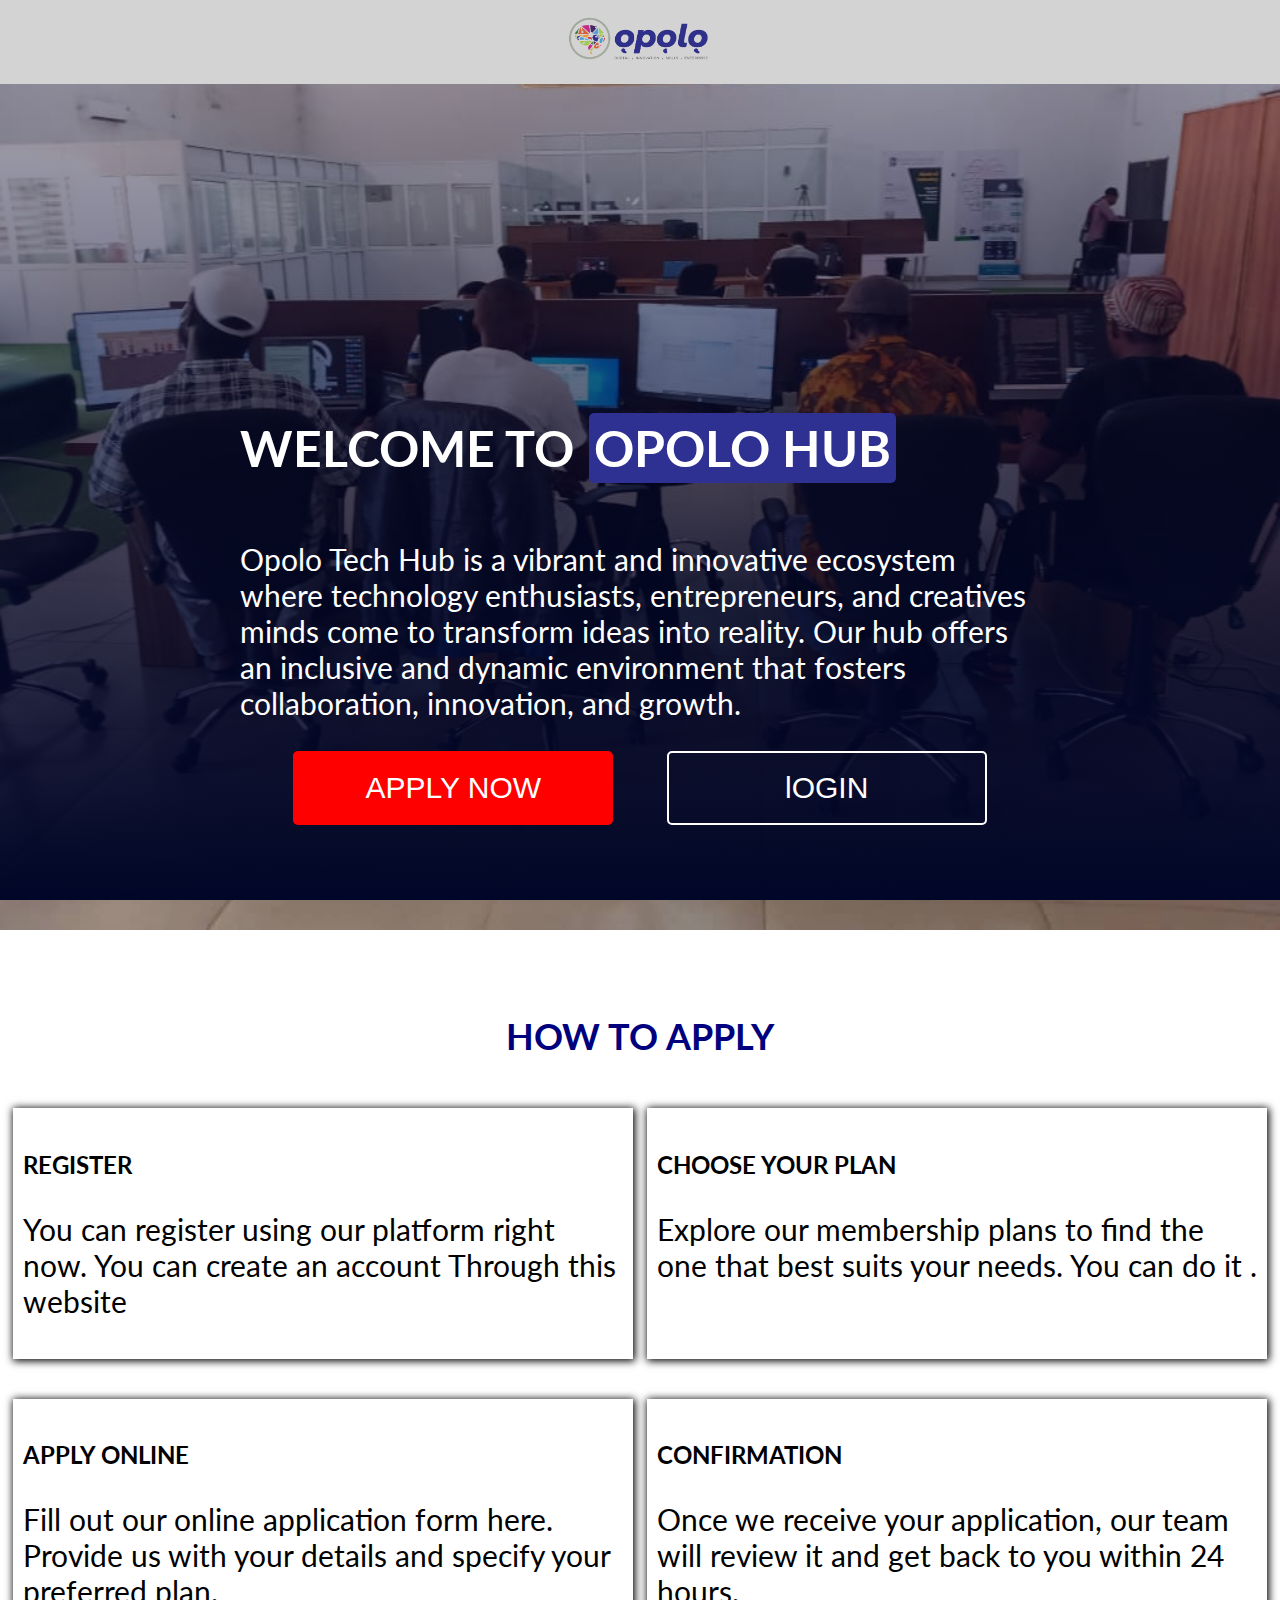
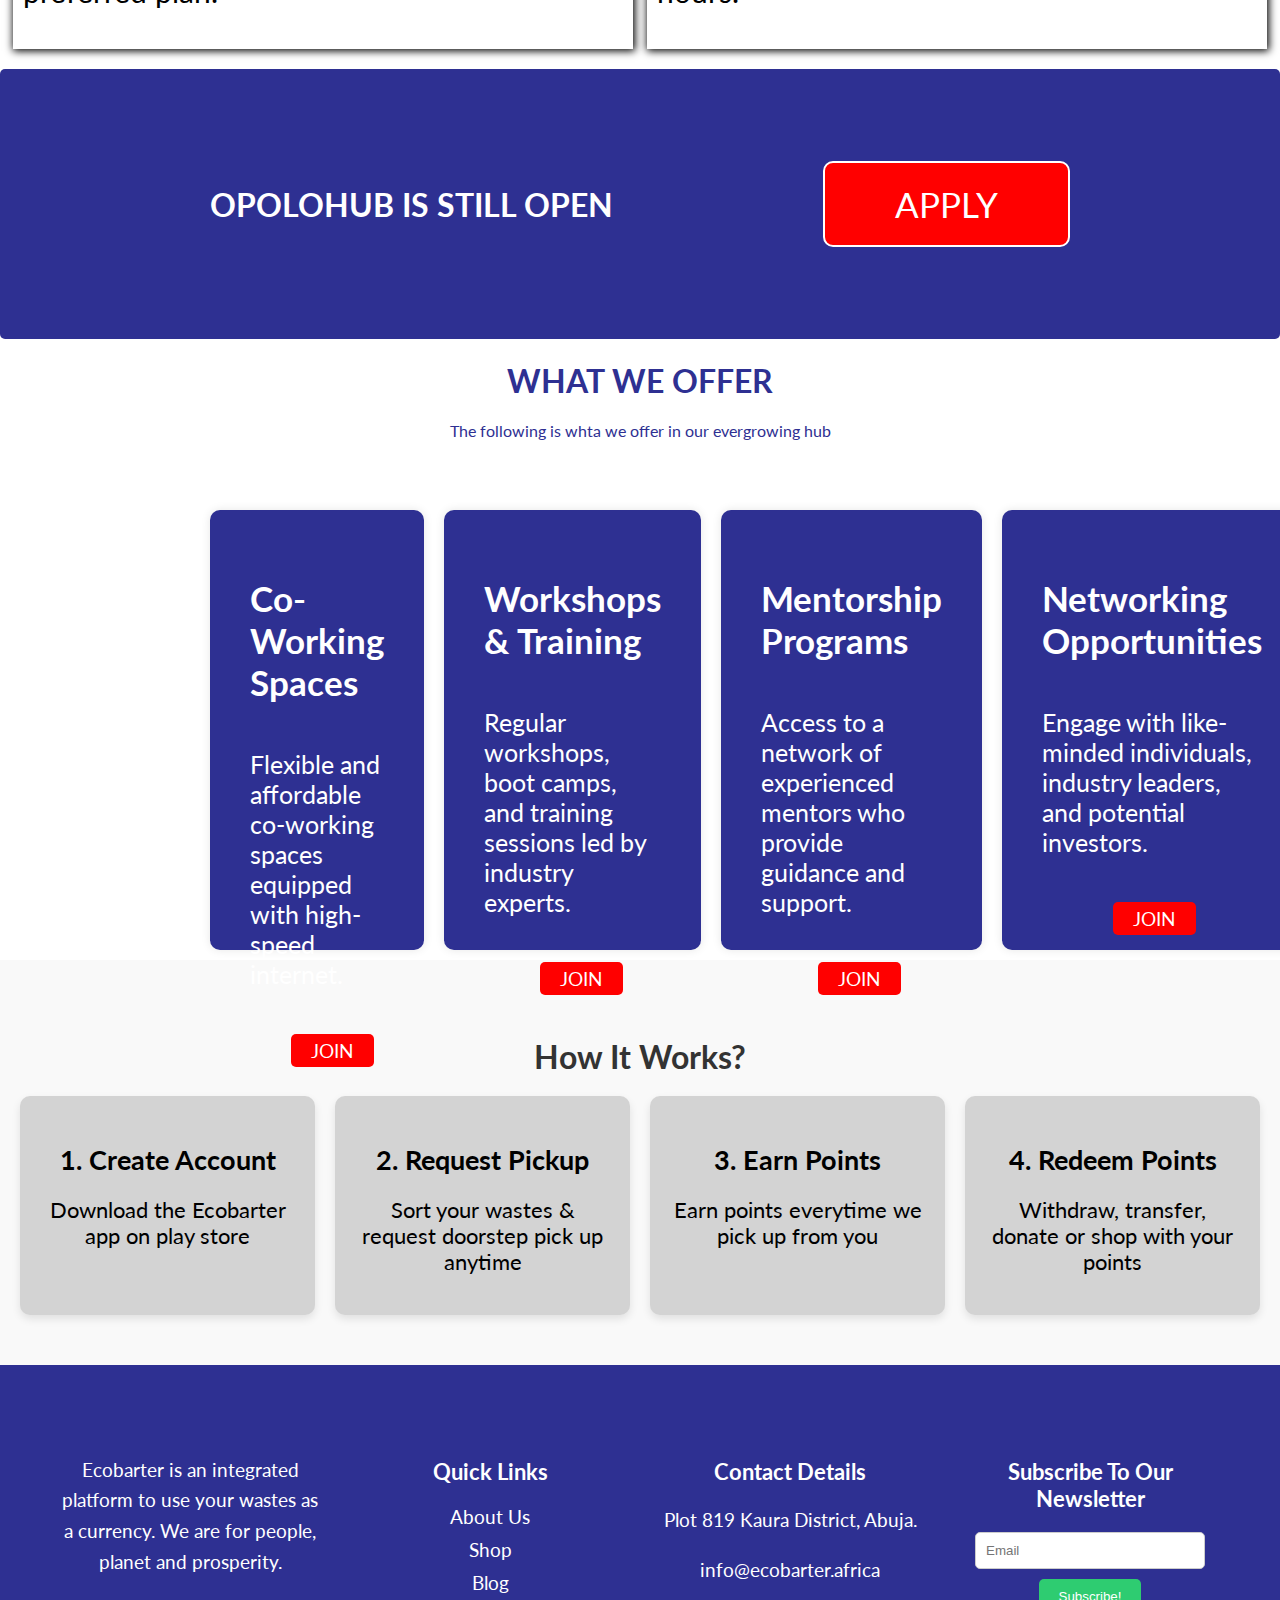
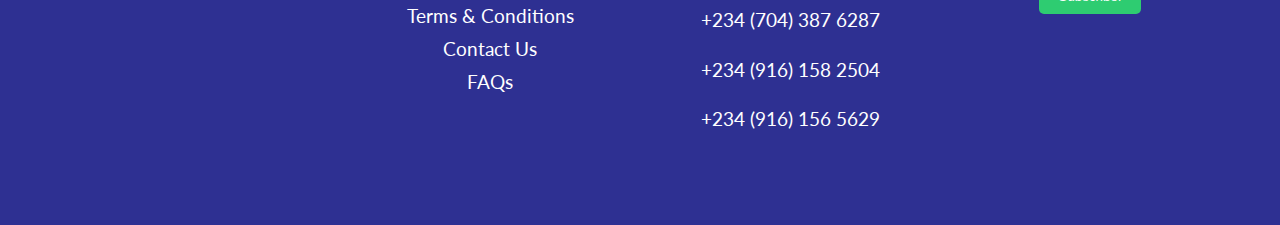
==== commit 179bcca7: "Add files via upload" ====
--- a/index.html
+++ b/index.html
@@ -21,7 +21,7 @@
     <div class="section2" ata-aos="fade-up">
          <!-- <img src="WhatsApp Image 2024-06-24 at 10.27.38.jpeg" class="img2"> -->
         <div class="section2a">
-            <h1>WELCOME TO<span class="up"> BOI-IMPACT PROGRAM</span></h1>
+            <h1>WELCOME TO<span class="up">OPOLO HUB</span></h1>
             <P>Opolo Tech Hub is a vibrant and innovative ecosystem where technology enthusiasts, entrepreneurs, 
                 and creatives minds come to transform ideas into reality. Our hub offers
                  an inclusive and dynamic environment that fosters collaboration, innovation, and growth.</P>
@@ -87,7 +87,7 @@
                 <a href="">JOIN</a>
             </div>
             <div class="join1">
-                <h4>Mentorship Programs:</h4>
+                <h4>Mentorship Programs</h4>
                 <p>Access to a network of experienced mentors who provide guidance and 
                     support.
                 </p>
